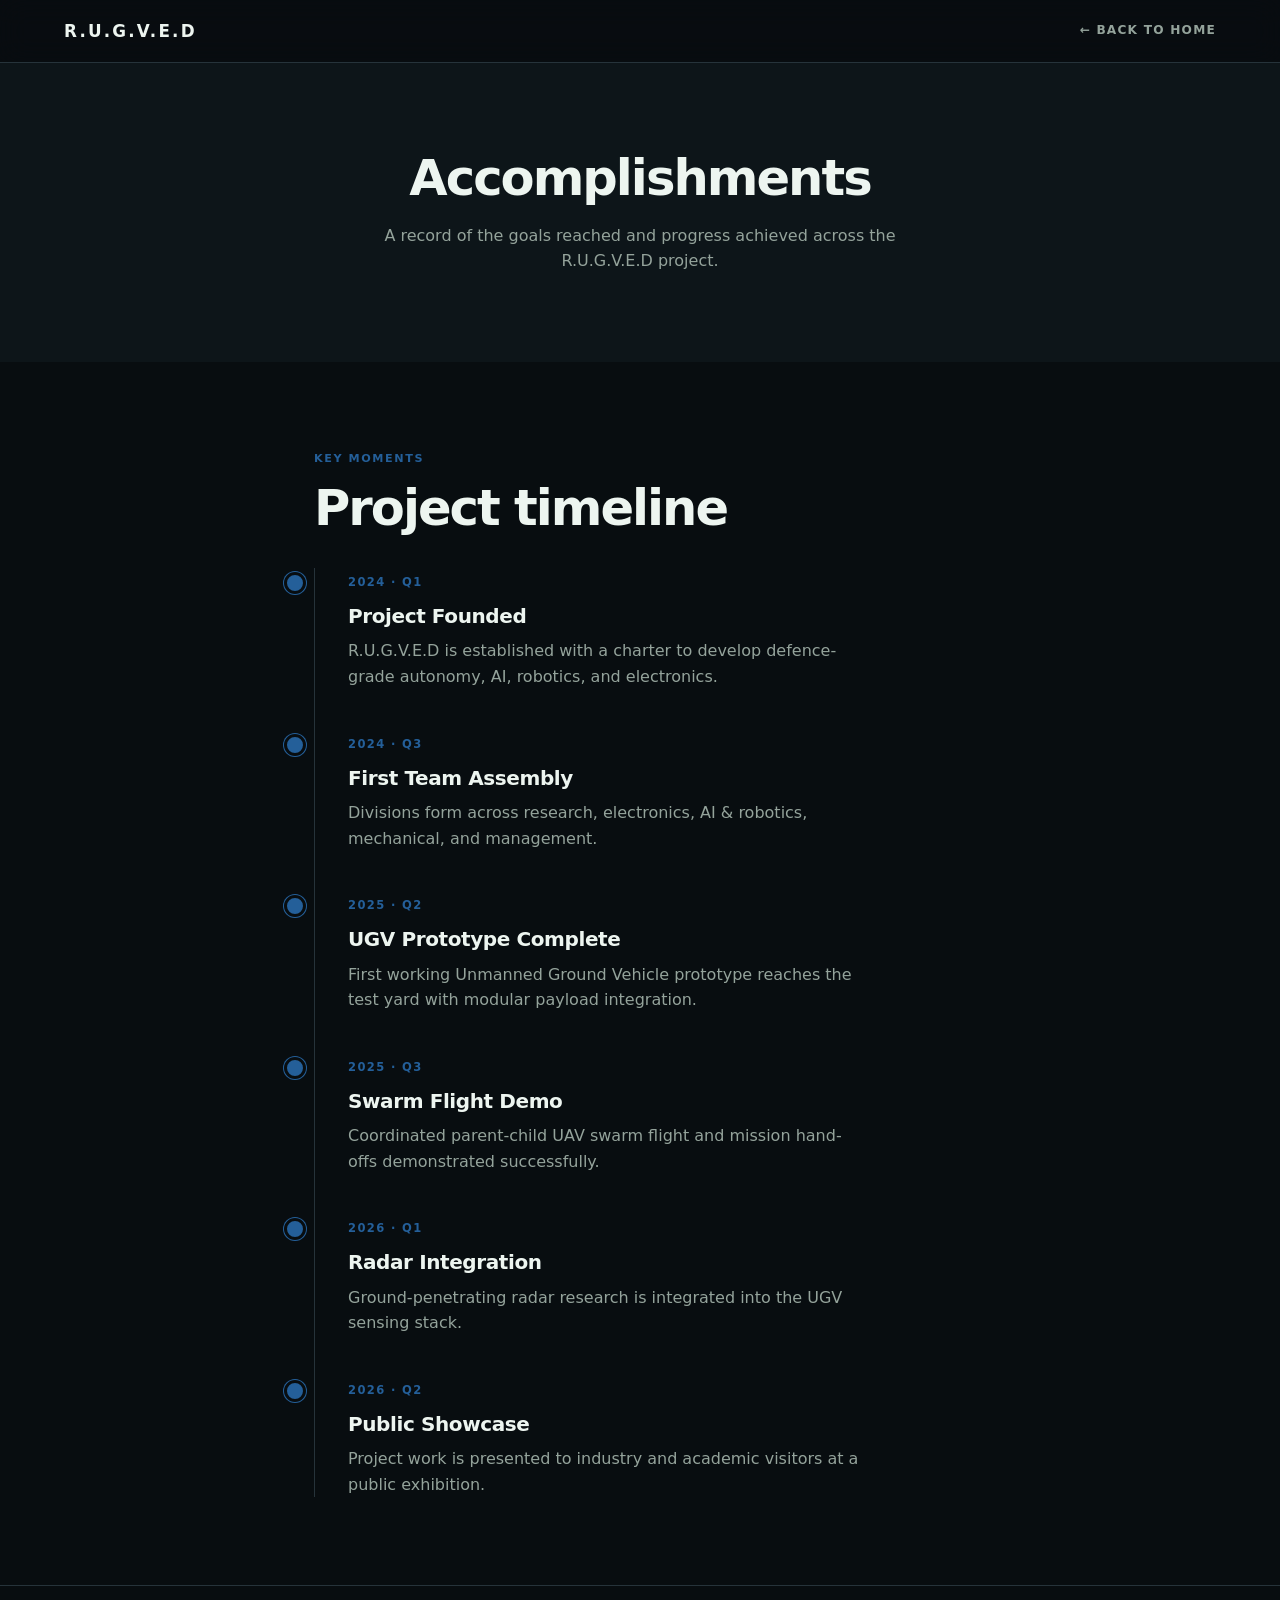
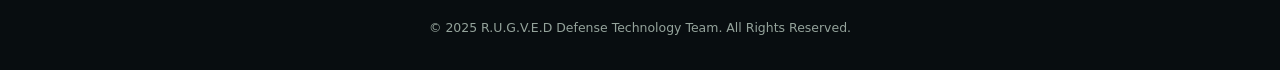
==== accomplishments.html @ e56f92b2 "," ====
<!DOCTYPE html>
<html lang="en">
<head>
  <meta charset="UTF-8">
  <meta name="viewport" content="width=device-width, initial-scale=1.0">
  <meta name="description" content="Accomplishments and milestones achieved by R.U.G.V.E.D.">
  <title>Accomplishments | R.U.G.V.E.D</title>
  <link rel="stylesheet" href="style.css">
</head>
<body>
  <nav class="navbar">
    <a class="logo" href="index.html" aria-label="Go to home page">R.U.G.V.E.D</a>
    <a class="text-button" href="index.html">← Back to home</a>
  </nav>

  <main>
    <section class="about-section">
      <h1>Accomplishments</h1>
      <p class="section-intro">A record of the goals reached and progress achieved across the R.U.G.V.E.D project.</p>
    </section>

    <section class="timeline-section">
      <div class="section-heading">
        <div>
          <p class="eyebrow">Key moments</p>
          <h2>Project timeline</h2>
        </div>
      </div>
      <ol class="timeline">
        <li class="timeline-item">
          <span class="timeline-date">2024 · Q1</span>
          <h3>Project Founded</h3>
          <p>R.U.G.V.E.D is established with a charter to develop defence-grade autonomy, AI, robotics, and electronics.</p>
        </li>
        <li class="timeline-item">
          <span class="timeline-date">2024 · Q3</span>
          <h3>First Team Assembly</h3>
          <p>Divisions form across research, electronics, AI &amp; robotics, mechanical, and management.</p>
        </li>
        <li class="timeline-item">
          <span class="timeline-date">2025 · Q2</span>
          <h3>UGV Prototype Complete</h3>
          <p>First working Unmanned Ground Vehicle prototype reaches the test yard with modular payload integration.</p>
        </li>
        <li class="timeline-item">
          <span class="timeline-date">2025 · Q3</span>
          <h3>Swarm Flight Demo</h3>
          <p>Coordinated parent-child UAV swarm flight and mission hand-offs demonstrated successfully.</p>
        </li>
        <li class="timeline-item">
          <span class="timeline-date">2026 · Q1</span>
          <h3>Radar Integration</h3>
          <p>Ground-penetrating radar research is integrated into the UGV sensing stack.</p>
        </li>
        <li class="timeline-item">
          <span class="timeline-date">2026 · Q2</span>
          <h3>Public Showcase</h3>
          <p>Project work is presented to industry and academic visitors at a public exhibition.</p>
        </li>
      </ol>
    </section>
  </main>

  <footer>© 2025 R.U.G.V.E.D Defense Technology Team. All Rights Reserved.</footer>
</body>
</html>
---- style.css ----
:root {
  --bg: #080d10;
  --panel: #11191e;
  --panel-light: #172229;
  --line: #26333a;
  --green: #245f99;
  --text: #edf5f0;
  --muted: #94a39b;
  --font: Inter, ui-sans-serif, system-ui, -apple-system, BlinkMacSystemFont, "Segoe UI", sans-serif;
}
* {
  box-sizing: border-box;
  margin: 0;
}
html {
  scroll-behavior: smooth;
}
body {
  background: var(--bg);
  color: var(--text);
  font-family: var(--font);
  line-height: 1.6;
}
button, a {
  font: inherit;
}
button {
  cursor: pointer;
}

/* Navigation */
.navbar {
  align-items: center;
  backdrop-filter: blur(14px);
  background: rgb(8 13 16 / .88);
  border-bottom: 1px solid var(--line);
  display: flex;
  justify-content: space-between;
  padding: 1.1rem clamp(1.25rem, 5vw, 5rem);
  position: sticky;
  top: 0;
  z-index: 10;
}
.logo {
  background: none;
  border: 0;
  color: var(--text);
  font-size: 1.05rem;
  font-weight: 850;
  letter-spacing: .13em;
  padding: 0;
  text-decoration: none;
}
.logo span {
  color: var(--green);
}
.nav-links {
  display: flex;
  gap: 1.8rem;
}
.nav-links button, .nav-links a, .text-button {
  background: none;
  border: 0;
  color: var(--muted);
  font-size: .76rem;
  font-weight: 750;
  letter-spacing: .1em;
  text-decoration: none;
  text-transform: uppercase;
}
.nav-links button:hover, .nav-links a:hover, .text-button:hover {
  color: var(--green);
}
.menu-button {
  display: none;
}

/* Hero */
.hero {
  background: radial-gradient(circle at 50% 18%, #1d4937 0, transparent 26%), linear-gradient(120deg, #0d1819, var(--bg) 65%);
  padding: clamp(2.5rem, 5vw, 4.5rem) clamp(1.25rem, 5vw, 5rem);
  text-align: center;
}
.hero-grid {
  align-items: center;
  display: flex;
  flex-direction: column;
  gap: 3rem;
  justify-content: center;
  margin: auto;
  max-width: 840px;
  min-height: inherit;
}


.hero-content {
  max-width: 720px;
}
.badge, .division-tag, .eyebrow, .panel-label {
  color: var(--green);
  font-size: .7rem;
  font-weight: 800;
  letter-spacing: .14em;
  text-transform: uppercase;
}
.badge {
  border: 1px solid rgb(86 245 154 / .45);
  display: inline-flex;
  gap: .45rem;
  padding: .38rem .6rem;
}
.status-dot, .signal {
  background: var(--green);
  border-radius: 50%;
  box-shadow: 0 0 12px var(--green);
  height: .45rem;
  width: .45rem;
}
.eyebrow {
  margin-bottom: .8rem;
}
.hero .eyebrow {
  margin-top: 2rem;
}
.hero h1 {
  font-size: clamp(2.8rem, 6vw, 5.35rem);
  letter-spacing: -.055em;
  line-height: 1.02;
  margin-inline: auto;
  max-width: 700px;
}
.hero-copy {
  color: var(--muted);
  font-size: 1.1rem;
  margin: 1.5rem auto 2rem;
  max-width: 560px;
}
.hero-actions {
  align-items: center;
  display: flex;
  gap: 1.5rem;
  justify-content: center;
}
.btn {
  background: var(--green);
  border: 1px solid var(--green);
  color: #fff;
  display: inline-block;
  font-size: .77rem;
  font-weight: 850;
  letter-spacing: .09em;
  padding: .85rem 1.2rem;
  text-decoration: none;
  text-transform: uppercase;
  transition: transform .2s, box-shadow .2s;
}
.btn:hover {
  box-shadow: 0 10px 28px rgb(36 95 153 / .35);
  transform: translateY(-2px);
}
.mission-panel {
  align-self: center;
  background: rgb(9 17 20 / .72);
  border: 1px solid var(--line);
  max-width: 480px;
  padding: 1.6rem;
  width: 100%;
}
.mission-line {
  align-items: center;
  border-bottom: 1px solid var(--line);
  display: flex;
  font-size: .95rem;
  gap: .7rem;
  justify-content: center;
  padding: 1.2rem 0;
}
.mission-stats {
  display: grid;
  grid-template-columns: 1fr 1fr;
  padding: 1.3rem 0;
}
.mission-stats div + div {
  border-left: 1px solid var(--line);
  padding-left: 1.1rem;
}
.mission-stats strong, .mission-stats span {
  display: block;
}
.mission-stats strong {
  font-size: 1.55rem;
}
.mission-stats span {
  color: var(--muted);
  font-size: .62rem;
  font-weight: 700;
  letter-spacing: .08em;
}
.status-button {
  background: transparent;
  border: 1px solid #456154;
  color: var(--green);
  font-size: .72rem;
  font-weight: 700;
  padding: .55rem .7rem;
  text-transform: uppercase;
}

/* Page sections */
section {
  padding: 5.5rem clamp(1.25rem, 5vw, 5rem);
}
.about-section {
  background: #0d1519;
  text-align: center;
}
.section-kicker {
  margin-bottom: .5rem;
}
.about-section h1, .about-section h2, .section-heading h2, .join-card h2 {
  font-size: clamp(2rem, 4vw, 3.1rem);
  letter-spacing: -.04em;
  line-height: 1.12;
}
.section-intro {
  color: var(--muted);
  margin: 1rem auto 0;
  max-width: 560px;
}
.projects-section {
  margin: auto;
  max-width: 1280px;
}
.section-heading {
  align-items: flex-end;
  display: flex;
  justify-content: space-between;
  margin-bottom: 2rem;
}
.filters {
  display: flex;
  gap: .4rem;
}
.filters button {
  background: transparent;
  border: 1px solid var(--line);
  color: var(--muted);
  font-size: .75rem;
  padding: .5rem .75rem;
}
.filters button.active, .filters button:hover {
  border-color: var(--green);
  color: var(--green);
}
.project-grid {
  display: grid;
  gap: 1.5rem;
  grid-template-columns: repeat(2, minmax(0, 1fr));
}
.project-card {
  background: var(--panel);
  border: 1px solid var(--line);
  overflow: hidden;
  transition: border-color .25s, transform .25s;
}
.project-card:hover {
  border-color: #568168;
  transform: translateY(-5px);
}
.project-card img {
  display: block;
  height: 300px;
  object-fit: cover;
  width: 100%;
}
.card-content {
  padding: 1.5rem;
}
.card-content h3 {
  font-size: 1.45rem;
  letter-spacing: -.03em;
  margin: .6rem 0;
}
.card-content p, .join-card p, .project-modal p {
  color: var(--muted);
}
.details-button {
  background: transparent;
  border: 0;
  color: var(--green);
  font-size: .78rem;
  font-weight: 800;
  margin-top: 1.2rem;
  padding: 0;
  text-transform: uppercase;
}

/* Sponsors */
.sponsors-section {
  background: #0d1519;
  text-align: center;
}
.sponsors-section h2 {
  font-size: clamp(2rem, 4vw, 3.1rem);
  letter-spacing: -.04em;
  line-height: 1.12;
}
.sponsor-grid {
  display: grid;
  gap: 1rem;
  grid-template-columns: repeat(4, minmax(0, 1fr));
  margin: 2rem auto 0;
  max-width: 980px;
}
.sponsor-logo {
  align-items: center;
  background: var(--panel);
  border: 1px solid var(--line);
  display: flex;
  color: var(--muted);
  font-size: .72rem;
  font-weight: 800;
  justify-content: center;
  letter-spacing: .1em;
  min-height: 140px;
  padding: 1rem;
  text-align: center;
  text-transform: uppercase;
}
.sponsor-cta {
  margin-top: 2rem;
}

/* Join callout and footer */
.join-section {
  padding-top: 2rem;
}
.join-card {
  background: linear-gradient(125deg, #13231d, #101a1e);
  border: 1px solid #385443;
  margin: auto;
  max-width: 780px;
  padding: clamp(2rem, 6vw, 4rem);
  text-align: center;
}
.join-card h2 {
  margin-bottom: 1rem;
}
.join-card p {
  margin: 0 auto 2rem;
  max-width: 570px;
}
.join-card .eyebrow {
  color: var(--green);
}
.btn-secondary {
  background: transparent;
  color: var(--text);
}
.btn-secondary:hover {
  color: var(--green);
}
footer {
  border-top: 1px solid var(--line);
  color: var(--muted);
  font-size: .78rem;
  padding: 2rem 1.25rem;
  text-align: center;
}
.modal-backdrop {
  align-items: center;
  background: rgb(0 0 0 / .72);
  display: flex;
  inset: 0;
  justify-content: center;
  padding: 1.25rem;
  position: fixed;
  z-index: 20;
}
.modal-backdrop[hidden] {
  display: none;
}
.project-modal {
  background: var(--panel-light);
  border: 1px solid #4f6f5b;
  max-width: 570px;
  padding: 2.4rem;
  position: relative;
}
.project-modal h2 {
  font-size: 2rem;
  letter-spacing: -.04em;
  margin: .7rem 0;
}
.close-button {
  background: none;
  border: 0;
  color: var(--muted);
  font-size: 2rem;
  line-height: 1;
  position: absolute;
  right: 1rem;
  top: .8rem;
}
.tag-list {
  display: flex;
  flex-wrap: wrap;
  gap: .5rem;
  margin-top: 1.5rem;
}
.tag-list span {
  border: 1px solid #476353;
  color: var(--green);
  font-size: .66rem;
  font-weight: 800;
  letter-spacing: .08em;
  padding: .3rem .45rem;
}

/* Timeline */
.timeline-section {
  margin: auto;
  max-width: 780px;
}
.timeline {
  border-left: 1px solid var(--line);
  list-style: none;
  margin: 0;
  padding: 0 0 0 2rem;
}
.timeline-item {
  border-left: 1px solid transparent;
  margin-left: -2rem;
  padding: 0 0 2.5rem 2rem;
  position: relative;
}
.timeline-item:last-child {
  padding-bottom: 0;
}
.timeline-item::before {
  background: var(--green);
  border: 3px solid var(--bg);
  border-radius: 50%;
  box-shadow: 0 0 0 1px var(--green);
  content: "";
  height: 1rem;
  left: -2rem;
  position: absolute;
  top: .25rem;
  width: 1rem;
}
.timeline-item h3 {
  font-size: 1.25rem;
  letter-spacing: -.02em;
  margin: .4rem 0;
}
.timeline-item p {
  color: var(--muted);
  max-width: 520px;
}
.timeline-date {
  color: var(--green);
  font-size: .72rem;
  font-weight: 800;
  letter-spacing: .12em;
  text-transform: uppercase;
}

/* Responsive layout */
@media (max-width: 700px) {
  .hero {
    min-height: auto;
  }
  .hero-grid, .project-grid {
    grid-template-columns: 1fr;
  }
  .mission-panel {
    max-width: 450px;
  }
  .section-heading {
    align-items: flex-start;
    flex-direction: column;
    gap: 1.5rem;
  }
  .menu-button {
    background: none;
    border: 0;
    color: var(--text);
    display: block;
    font-size: 1.5rem;
  }
  .nav-links {
    background: #0d1519;
    border-bottom: 1px solid var(--line);
    display: none;
    flex-direction: column;
    gap: 1.1rem;
    left: 0;
    padding: 1.5rem 5%;
    position: absolute;
    top: 100%;
    width: 100%;
  }
  .nav-links.is-open {
    display: flex;
  }
  .nav-links button, .nav-links a {
    text-align: left;
  }
  .hero-actions {
    align-items: flex-start;
    flex-direction: column;
    gap: 1rem;
  }
  .sponsor-grid {
    grid-template-columns: repeat(2, minmax(0, 1fr));
  }
  .project-card img {
    height: 240px;
  }
}
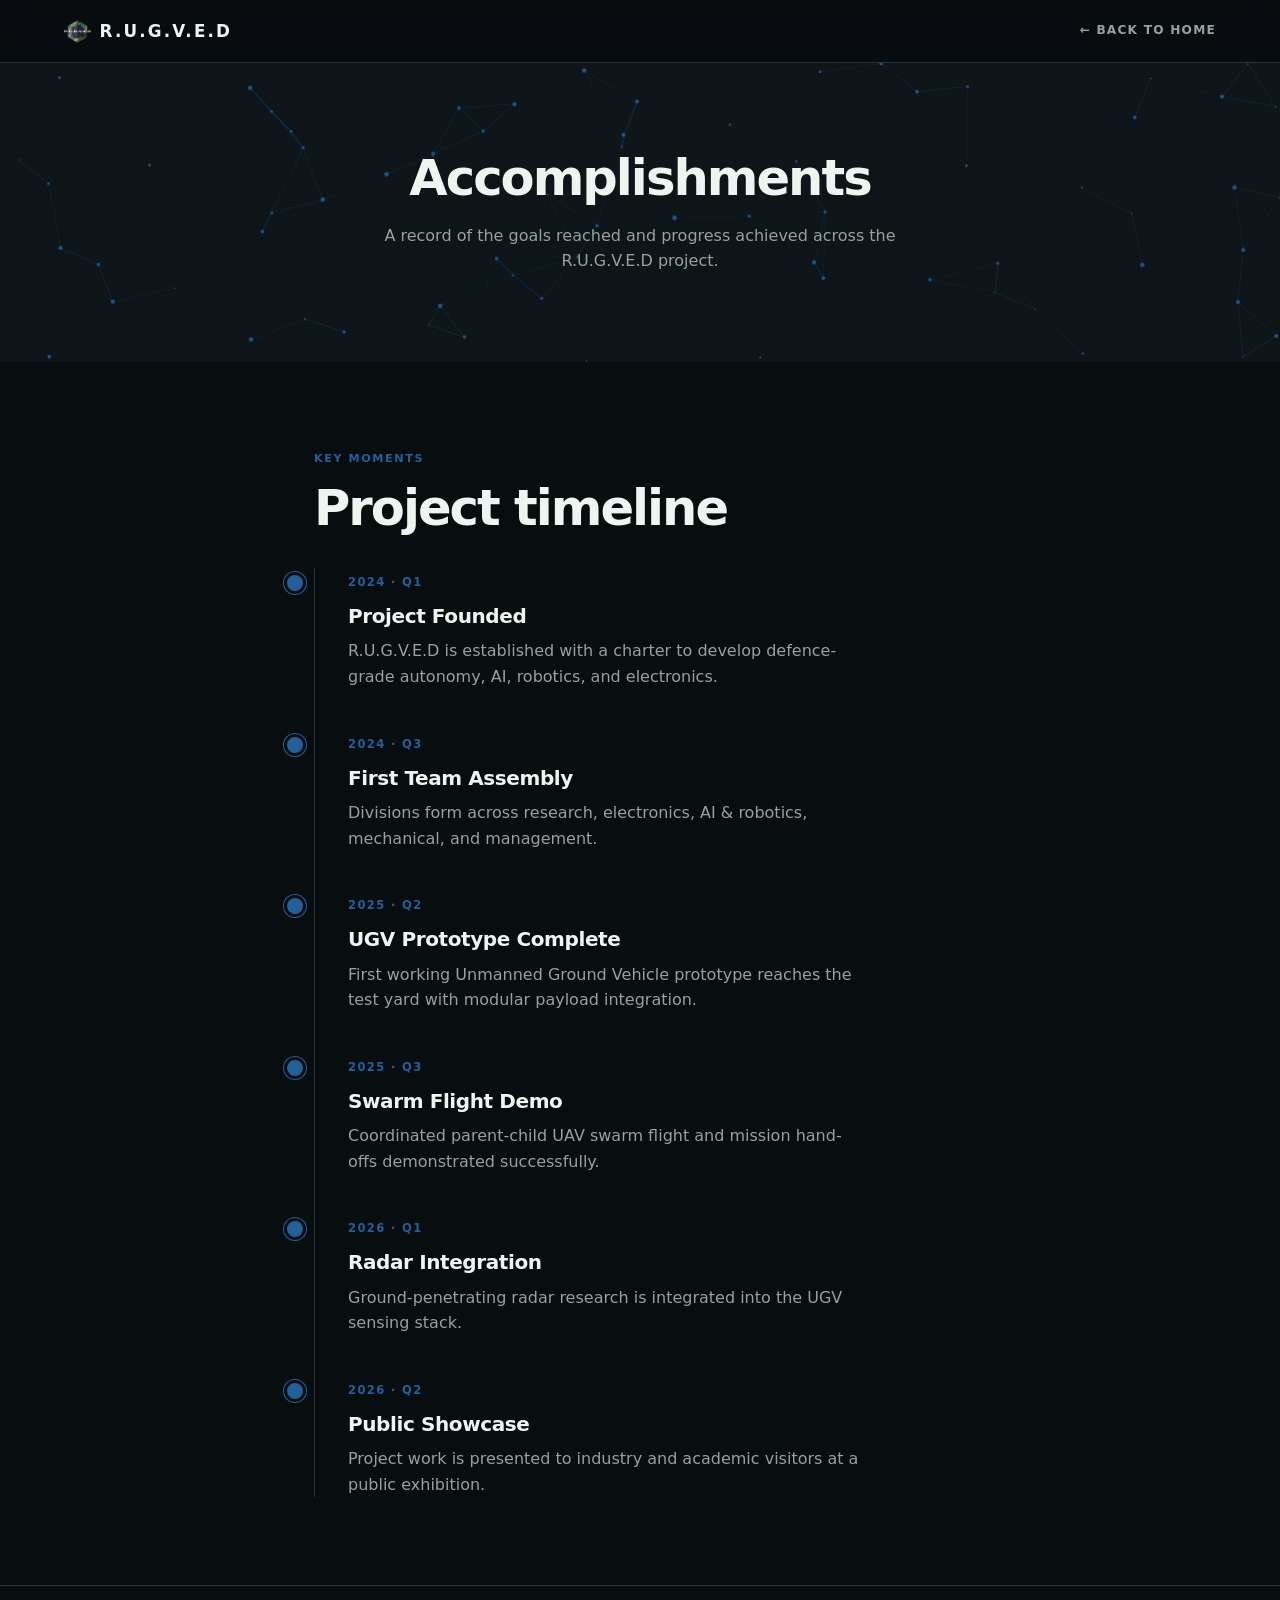
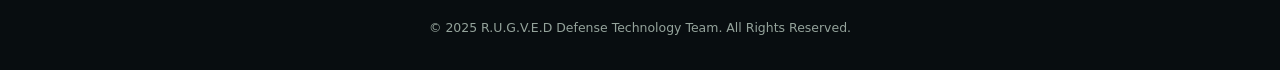
==== commit 437e5bfa: "added stuff to hero sections" ====
--- a/accomplishments.html
+++ b/accomplishments.html
@@ -9,12 +9,13 @@
 </head>
 <body>
   <nav class="navbar">
-    <a class="logo" href="index.html" aria-label="Go to home page">R.U.G.V.E.D</a>
+    <a class="logo" href="index.html" aria-label="Go to home page"><img class="navbar-logo" src="pictures/RUGVED_removedBG.png" alt="">R.U.G.V.E.D</a>
     <a class="text-button" href="index.html">← Back to home</a>
   </nav>
 
   <main>
     <section class="about-section">
+      <canvas class="particle-canvas" aria-hidden="true"></canvas>
       <h1>Accomplishments</h1>
       <p class="section-intro">A record of the goals reached and progress achieved across the R.U.G.V.E.D project.</p>
     </section>
@@ -62,5 +63,6 @@
   </main>
 
   <footer>© 2025 R.U.G.V.E.D Defense Technology Team. All Rights Reserved.</footer>
+  <script src="particles.js"></script>
 </body>
 </html>
--- a/style.css
+++ b/style.css
@@ -42,14 +42,21 @@
   z-index: 10;
 }
 .logo {
+  align-items: center;
   background: none;
   border: 0;
   color: var(--text);
+  display: inline-flex;
   font-size: 1.05rem;
   font-weight: 850;
+  gap: .55rem;
   letter-spacing: .13em;
   padding: 0;
   text-decoration: none;
+}
+.navbar-logo {
+  height: 26px;
+  width: auto;
 }
 .logo span {
   color: var(--green);
@@ -77,9 +84,52 @@
 
 /* Hero */
 .hero {
-  background: radial-gradient(circle at 50% 18%, #1d4937 0, transparent 26%), linear-gradient(120deg, #0d1819, var(--bg) 65%);
+  align-items: center;
+  background-color: var(--bg);
+  background-image:
+    linear-gradient(rgb(36 95 153 / .07) 1px, transparent 1px),
+    linear-gradient(90deg, rgb(36 95 153 / .07) 1px, transparent 1px),
+    radial-gradient(circle at 50% 18%, #1d4937 0, transparent 26%),
+    radial-gradient(circle at 18% 82%, rgb(36 95 153 / .22) 0, transparent 42%),
+    radial-gradient(circle at 84% 22%, rgb(36 95 153 / .16) 0, transparent 40%),
+    linear-gradient(120deg, #0d1819, var(--bg) 65%);
+  background-size: 44px 44px, 44px 44px, auto, auto, auto, auto;
+  display: flex;
+  min-height: calc(100svh - 60px);
   padding: clamp(2.5rem, 5vw, 4.5rem) clamp(1.25rem, 5vw, 5rem);
-  text-align: center;
+  position: relative;
+  text-align: center;
+}
+.hero::before {
+  background: linear-gradient(90deg, transparent, rgb(36 95 153 / .25), transparent);
+  content: "";
+  height: 1px;
+  left: 0;
+  position: absolute;
+  right: 0;
+  top: 0;
+}
+.particle-canvas {
+  height: 100%;
+  inset: 0;
+  pointer-events: none;
+  position: absolute;
+  width: 100%;
+}
+.hero-grid, .hero-content {
+  position: relative;
+  z-index: 1;
+}
+.about-section > :not(.particle-canvas) {
+  position: relative;
+  z-index: 1;
+}
+.hero::after {
+  background: radial-gradient(ellipse at 50% 100%, rgb(36 95 153 / .18) 0, transparent 55%);
+  content: "";
+  inset: auto 0 0;
+  height: 30%;
+  position: absolute;
 }
 .hero-grid {
   align-items: center;
@@ -94,7 +144,10 @@
 
 
 .hero-content {
-  max-width: 720px;
+  margin: 0 auto;
+  max-width: 760px;
+  text-align: center;
+  width: 100%;
 }
 .badge, .division-tag, .eyebrow, .panel-label {
   color: var(--green);
@@ -134,6 +187,12 @@
   font-size: 1.1rem;
   margin: 1.5rem auto 2rem;
   max-width: 560px;
+}
+.hero-logo {
+  display: block;
+  margin: 0 auto;
+  max-height: 300px;
+  width: auto;
 }
 .hero-actions {
   align-items: center;
@@ -212,6 +271,7 @@
 }
 .about-section {
   background: #0d1519;
+  position: relative;
   text-align: center;
 }
 .section-kicker {
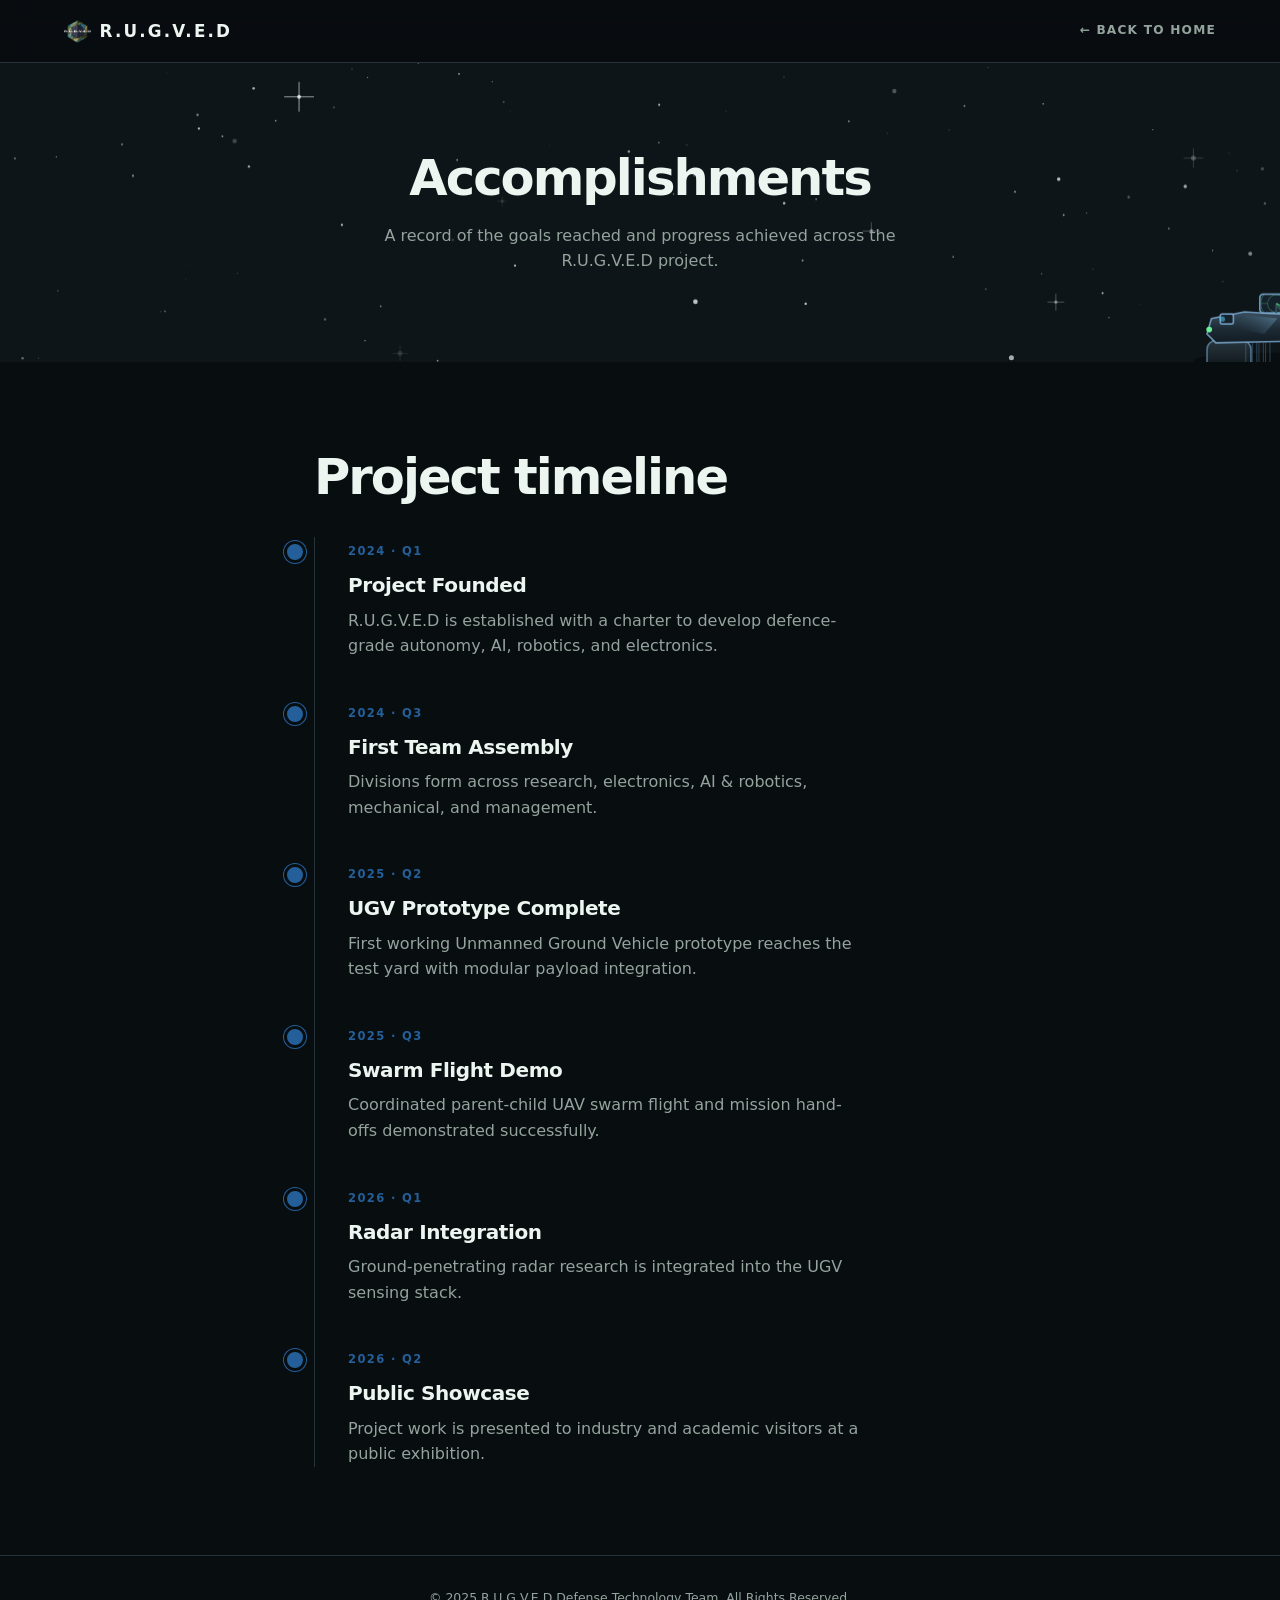
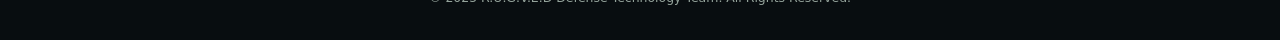
==== commit 2a342324: "changes" ====
--- a/accomplishments.html
+++ b/accomplishments.html
@@ -23,7 +23,6 @@
     <section class="timeline-section">
       <div class="section-heading">
         <div>
-          <p class="eyebrow">Key moments</p>
           <h2>Project timeline</h2>
         </div>
       </div>
@@ -63,6 +62,6 @@
   </main>
 
   <footer>© 2025 R.U.G.V.E.D Defense Technology Team. All Rights Reserved.</footer>
-  <script src="particles.js"></script>
+  <script src="drones.js"></script>
 </body>
 </html>
--- a/style.css
+++ b/style.css
@@ -7,6 +7,7 @@
   --text: #edf5f0;
   --muted: #94a39b;
   --font: Inter, ui-sans-serif, system-ui, -apple-system, BlinkMacSystemFont, "Segoe UI", sans-serif;
+  --nav-h: 61px;
 }
 * {
   box-sizing: border-box;
@@ -56,7 +57,12 @@
 }
 .navbar-logo {
   height: 26px;
+  transition: filter .2s, transform .2s;
   width: auto;
+}
+.logo:hover .navbar-logo {
+  filter: drop-shadow(0 0 8px rgb(61 143 214 / .9));
+  transform: scale(1.05);
 }
 .logo span {
   color: var(--green);
@@ -73,10 +79,13 @@
   font-weight: 750;
   letter-spacing: .1em;
   text-decoration: none;
-  text-transform: uppercase;
+  text-shadow: none;
+  text-transform: uppercase;
+  transition: color .2s, text-shadow .2s;
 }
 .nav-links button:hover, .nav-links a:hover, .text-button:hover {
-  color: var(--green);
+  color: #6fb2f0;
+  text-shadow: 0 0 10px rgb(61 143 214 / .9), 0 0 22px rgb(61 143 214 / .5);
 }
 .menu-button {
   display: none;
@@ -89,14 +98,14 @@
   background-image:
     linear-gradient(rgb(36 95 153 / .07) 1px, transparent 1px),
     linear-gradient(90deg, rgb(36 95 153 / .07) 1px, transparent 1px),
-    radial-gradient(circle at 50% 18%, #1d4937 0, transparent 26%),
     radial-gradient(circle at 18% 82%, rgb(36 95 153 / .22) 0, transparent 42%),
     radial-gradient(circle at 84% 22%, rgb(36 95 153 / .16) 0, transparent 40%),
     linear-gradient(120deg, #0d1819, var(--bg) 65%);
-  background-size: 44px 44px, 44px 44px, auto, auto, auto, auto;
-  display: flex;
-  min-height: calc(100svh - 60px);
-  padding: clamp(2.5rem, 5vw, 4.5rem) clamp(1.25rem, 5vw, 5rem);
+  background-size: 44px 44px, 44px 44px, auto, auto, auto;
+  display: flex;
+  height: calc(100svh - var(--nav-h));
+  overflow: hidden;
+  padding: clamp(1.5rem, 4vh, 3rem) clamp(1.25rem, 5vw, 5rem);
   position: relative;
   text-align: center;
 }
@@ -139,7 +148,7 @@
   justify-content: center;
   margin: auto;
   max-width: 840px;
-  min-height: inherit;
+  min-height: 0;
 }
 
 
@@ -191,8 +200,20 @@
 .hero-logo {
   display: block;
   margin: 0 auto;
-  max-height: 300px;
+  max-height: min(380px, 55vh);
   width: auto;
+}
+.hero-logo-button {
+  background: none;
+  border: 0;
+  cursor: pointer;
+  display: block;
+  margin: 0 auto;
+  padding: 0;
+  transition: transform .25s;
+}
+.hero-logo-button:hover {
+  transform: scale(1.03);
 }
 .hero-actions {
   align-items: center;
@@ -211,10 +232,13 @@
   padding: .85rem 1.2rem;
   text-decoration: none;
   text-transform: uppercase;
-  transition: transform .2s, box-shadow .2s;
+  transition: transform .2s, box-shadow .2s, background-color .2s, border-color .2s, color .2s;
 }
 .btn:hover {
-  box-shadow: 0 10px 28px rgb(36 95 153 / .35);
+  background: #3d8fd6;
+  border-color: #3d8fd6;
+  box-shadow: 0 0 18px rgb(61 143 214 / .75), 0 0 40px rgb(61 143 214 / .45);
+  color: #fff;
   transform: translateY(-2px);
 }
 .mission-panel {
@@ -287,6 +311,102 @@
   margin: 1rem auto 0;
   max-width: 560px;
 }
+.image-placeholder {
+  align-items: center;
+  background: var(--panel);
+  border: 1px dashed #456154;
+  color: var(--muted);
+  display: flex;
+  font-size: .78rem;
+  font-weight: 800;
+  justify-content: center;
+  letter-spacing: .1em;
+  margin: 2rem auto 0;
+  max-width: 640px;
+  min-height: 260px;
+  text-transform: uppercase;
+  width: 100%;
+}
+.image-placeholder img {
+  height: 100%;
+  object-fit: cover;
+  width: 100%;
+}
+
+/* Subsystem cards and detail pages */
+.card-link {
+  color: inherit;
+  display: block;
+  text-decoration: none;
+  transition: border-color .25s, transform .25s, box-shadow .25s;
+}
+.card-link:hover {
+  border-color: #3d8fd6;
+  box-shadow: 0 0 22px rgb(61 143 214 / .3);
+  transform: translateY(-5px);
+}
+.card-link .card-content h3 {
+  transition: color .2s, text-shadow .2s;
+}
+.card-link:hover .card-content h3 {
+  color: #6fb2f0;
+  text-shadow: 0 0 12px rgb(61 143 214 / .7);
+}
+.card-more {
+  color: var(--green);
+  display: inline-block;
+  font-size: .78rem;
+  font-weight: 800;
+  letter-spacing: .06em;
+  margin-top: 1.1rem;
+  text-transform: uppercase;
+  transition: color .2s, text-shadow .2s;
+}
+.card-link:hover .card-more {
+  color: #6fb2f0;
+  text-shadow: 0 0 10px rgb(61 143 214 / .8);
+}
+.detail-intro {
+  color: var(--muted);
+  margin: 1rem auto 0;
+  max-width: 680px;
+}
+.focus-list {
+  display: grid;
+  gap: 1px;
+  grid-template-columns: repeat(auto-fit, minmax(230px, 1fr));
+  margin-top: 2.5rem;
+}
+.focus-list li {
+  background: var(--panel);
+  border: 1px solid var(--line);
+  list-style: none;
+  padding: 1.4rem;
+}
+.focus-list h3 {
+  font-size: 1.1rem;
+  letter-spacing: -.02em;
+  margin-bottom: .5rem;
+}
+.focus-list p {
+  color: var(--muted);
+  font-size: .92rem;
+}
+.back-link {
+  color: var(--green);
+  display: inline-block;
+  font-size: .76rem;
+  font-weight: 800;
+  letter-spacing: .1em;
+  margin-bottom: 1.4rem;
+  text-transform: uppercase;
+  transition: color .2s, text-shadow .2s;
+}
+.back-link:hover {
+  color: #6fb2f0;
+  text-decoration: underline;
+  text-shadow: 0 0 10px rgb(61 143 214 / .8);
+}
 .projects-section {
   margin: auto;
   max-width: 1280px;
@@ -307,10 +427,13 @@
   color: var(--muted);
   font-size: .75rem;
   padding: .5rem .75rem;
+  transition: border-color .2s, color .2s, box-shadow .2s, background-color .2s;
 }
 .filters button.active, .filters button:hover {
-  border-color: var(--green);
-  color: var(--green);
+  background: rgb(61 143 214 / .1);
+  border-color: #3d8fd6;
+  box-shadow: 0 0 14px rgb(61 143 214 / .45);
+  color: #6fb2f0;
 }
 .project-grid {
   display: grid;
@@ -323,6 +446,9 @@
   overflow: hidden;
   transition: border-color .25s, transform .25s;
 }
+.about-grid {
+  margin-top: 2rem;
+}
 .project-card:hover {
   border-color: #568168;
   transform: translateY(-5px);
@@ -353,6 +479,11 @@
   margin-top: 1.2rem;
   padding: 0;
   text-transform: uppercase;
+  transition: color .2s, text-shadow .2s;
+}
+.details-button:hover {
+  color: #6fb2f0;
+  text-shadow: 0 0 10px rgb(61 143 214 / .85), 0 0 20px rgb(61 143 214 / .45);
 }
 
 /* Sponsors */
@@ -418,7 +549,9 @@
   color: var(--text);
 }
 .btn-secondary:hover {
-  color: var(--green);
+  background: rgb(61 143 214 / .12);
+  border-color: #3d8fd6;
+  color: #6fb2f0;
 }
 footer {
   border-top: 1px solid var(--line);
